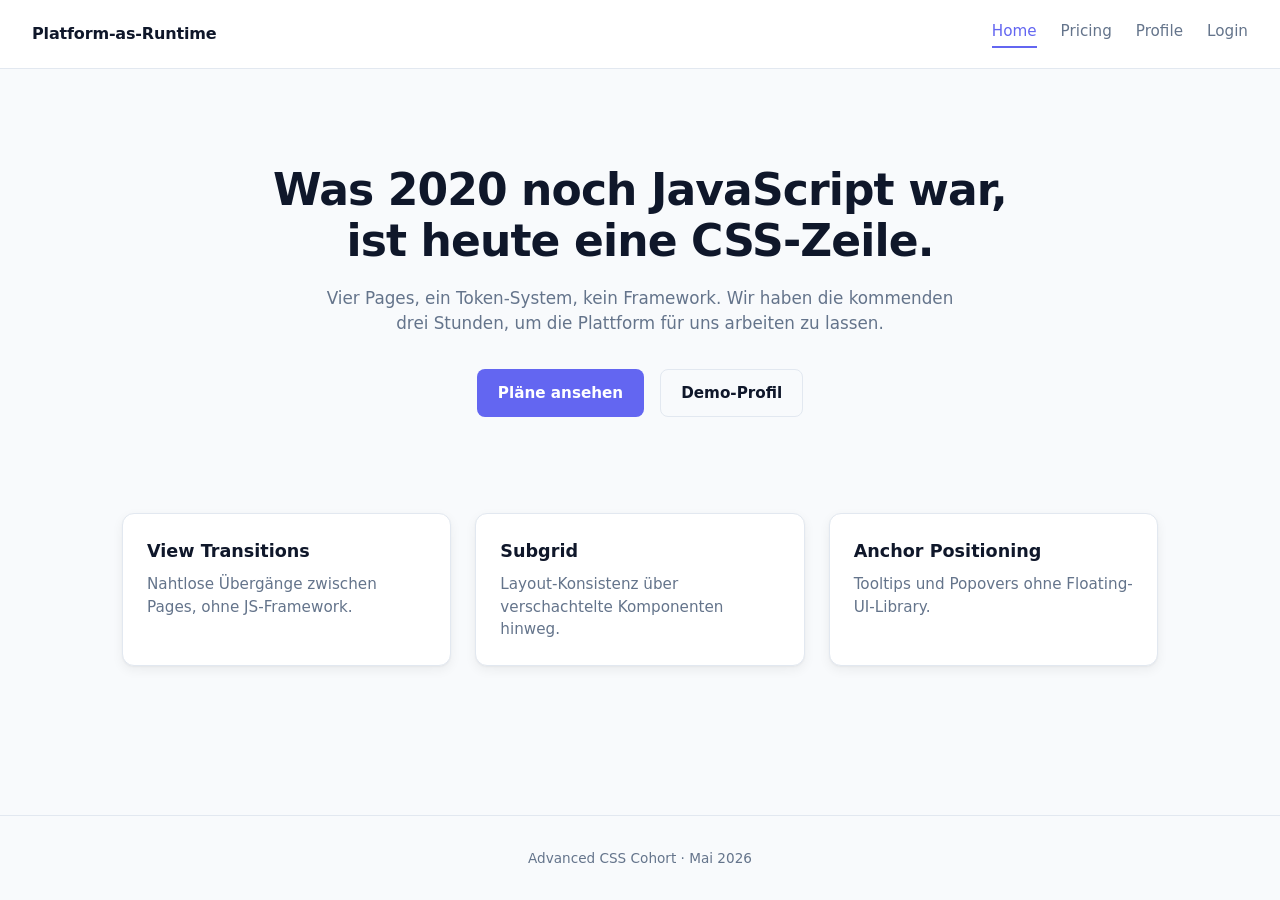
==== index.html @ ddb92f4f "feat: initial fork to class repo" ====
<!DOCTYPE html>
<html lang="de">
<head>
  <meta charset="UTF-8">
  <meta name="viewport" content="width=device-width, initial-scale=1.0">
  <title>Platform as Runtime — Home</title>
  <link rel="stylesheet" href="tokens.css">
  <link rel="stylesheet" href="base.css">
  <link rel="stylesheet" href="pages.css">
  <link rel="stylesheet" href="transitions.css">
  <link rel="stylesheet" href="tooltips.css">
</head>
<body>
  <header class="site-nav">
    <a href="index.html" class="brand">Platform-as-Runtime</a>
    <nav>
      <a href="index.html" aria-current="page">Home</a>
      <a href="pricing.html">Pricing</a>
      <a href="profile.html">Profile</a>
      <a href="login.html">Login</a>
    </nav>
  </header>

  <main class="page page-home">
    <section class="hero">
      <h1>Was 2020 noch JavaScript war,<br>ist heute eine CSS-Zeile.</h1>
      <p class="lead">
        Vier Pages, ein Token-System, kein Framework. Wir haben die kommenden
        drei Stunden, um die Plattform für uns arbeiten zu lassen.
      </p>
      <div class="cta-row">
        <a href="pricing.html" class="btn btn-primary">Pläne ansehen</a>
        <a href="profile.html" class="btn btn-ghost">Demo-Profil</a>
      </div>
    </section>

    <section class="grid-features">
      <article class="feature-card">
        <h3>View Transitions</h3>
        <p>Nahtlose Übergänge zwischen Pages, ohne JS-Framework.</p>
      </article>
      <article class="feature-card">
        <h3>Subgrid</h3>
        <p>Layout-Konsistenz über verschachtelte Komponenten hinweg.</p>
      </article>
      <article class="feature-card">
        <h3>Anchor Positioning</h3>
        <p>Tooltips und Popovers ohne Floating-UI-Library.</p>
      </article>
    </section>
  </main>

  <footer class="site-footer">
    <p>Advanced CSS Cohort · Mai 2026</p>
  </footer>
</body>
</html>
---- tokens.css ----
/* ============================================================
   TOKENS.CSS — 3-Layer Token-System
   Layer 1 = Primitives, Layer 2 = Semantic, Layer 3 = Component
   Brand-Wechsel = Layer 2 ändern, alle Layer-3-Werte folgen.
   ============================================================ */

/* LAYER 1 — PRIMITIVES (rohe Werte, niemals direkt in Components) */
:root {
  --slate-50:  #f8fafc;
  --slate-100: #f1f5f9;
  --slate-200: #e2e8f0;
  --slate-300: #cbd5e1;
  --slate-500: #64748b;
  --slate-700: #334155;
  --slate-900: #0f172a;
  --indigo-500: #6366f1;
  --white: #ffffff;
  --black: #000000;
}

/* LAYER 2 — SEMANTIC (Bedeutung, nicht Zahl) */
:root {
  --color-brand:        var(--indigo-500);
  --color-text:         var(--slate-900);
  --color-text-muted:   var(--slate-500);
  --color-bg:           var(--slate-50);
  --color-card:         var(--white);
  --color-border:       var(--slate-200);
  --color-muted:        var(--slate-300);
}

/* LAYER 3 — COMPONENT (color-mix derived, oklch) */
:root {
  --color-featured-tint:   color-mix(in oklch, var(--color-brand)  8%, white);
  --color-featured-border: color-mix(in oklch, var(--color-brand) 70%, white);
  --color-button-hover:    color-mix(in oklch, var(--color-brand) 85%, black);
  --color-tooltip-bg:      var(--slate-900);
  --color-tooltip-text:    var(--slate-50);

  --radius-card:   0.75rem;
  --radius-button: 0.5rem;
  --radius-pill:   999px;

  --shadow-card: 0 1px 2px color-mix(in oklch, var(--black) 4%, transparent),
                 0 4px 12px color-mix(in oklch, var(--black) 6%, transparent);
}
---- base.css ----
/* ============================================================
   BASE.CSS — Reset + Body + Nav + Footer + Buttons
   Wiederverwendbar auf allen Pages.
   ============================================================ */

*,
*::before,
*::after {
  box-sizing: border-box;
  margin: 0;
  padding: 0;
}

html {
  scroll-behavior: smooth;
}

body {
  font-family: system-ui, -apple-system, "Segoe UI", sans-serif;
  background: var(--color-bg);
  color: var(--color-text);
  line-height: 1.5;
  min-height: 100vh;
  display: flex;
  flex-direction: column;
}

/* === Site Navigation (auf allen Pages identisch) === */
.site-nav {
  display: flex;
  justify-content: space-between;
  align-items: center;
  padding: 1.25rem 2rem;
  background: var(--color-card);
  border-bottom: 1px solid var(--color-border);
}

.site-nav .brand {
  font-weight: 700;
  font-size: 1rem;
  color: var(--color-text);
  text-decoration: none;
  letter-spacing: -0.01em;
}

.site-nav nav {
  display: flex;
  gap: 1.5rem;
}

.site-nav nav a {
  color: var(--color-text-muted);
  text-decoration: none;
  font-size: 0.95rem;
  transition: color 0.15s ease;
}

.site-nav nav a:hover {
  color: var(--color-brand);
}

.site-nav nav a[aria-current="page"] {
  color: var(--color-brand);
  border-bottom: 2px solid var(--color-brand);
  padding-bottom: 0.2rem;
}

/* === Main Content === */
.page {
  flex: 1;
  width: 100%;
  max-width: 1100px;
  margin: 0 auto;
  padding: 3rem 2rem;
}

/* === Buttons (geteilt) === */
.btn {
  display: inline-block;
  padding: 0.75rem 1.25rem;
  border-radius: var(--radius-button);
  font-weight: 600;
  font-size: 0.95rem;
  text-decoration: none;
  cursor: pointer;
  border: 1px solid transparent;
  transition: background 0.2s ease, color 0.2s ease, border-color 0.2s ease;
}

.btn-primary {
  background: var(--color-brand);
  color: white;
}

.btn-primary:hover {
  background: var(--color-button-hover);
}

.btn-ghost {
  background: transparent;
  color: var(--color-text);
  border-color: var(--color-border);
}

.btn-ghost:hover {
  border-color: var(--color-brand);
  color: var(--color-brand);
}

.btn:focus-visible {
  outline: 3px solid var(--color-featured-border);
  outline-offset: 2px;
}

/* === Footer === */
.site-footer {
  text-align: center;
  padding: 2rem;
  color: var(--color-text-muted);
  font-size: 0.85rem;
  border-top: 1px solid var(--color-border);
}
---- pages.css ----
/* ============================================================
   PAGES.CSS — Page-spezifische Styles für alle vier Pages.
   Home, Pricing, Profile, Login.
   ============================================================ */

/* ========== HOME ========== */
.page-home .hero {
  text-align: center;
  padding: 3rem 0 4rem;
}

.page-home .hero>* {
  animation: fade-in-slide linear both;
  animation-timeline: view();
  animation-range: entry 0% entry 30%;
}

@keyframes fade-in-slide {
  from {
    opacity: 0;
    transform: translateY(30px);
  }

  to {
    opacity: 1;
    transform: translateY(0);
  }
}

.page-home h1 {
  font-size: clamp(1.75rem, 4vw, 2.75rem);
  font-weight: 800;
  letter-spacing: -0.02em;
  line-height: 1.15;
}

.page-home .lead {
  margin-top: 1.25rem;
  font-size: 1.05rem;
  color: var(--color-text-muted);
  max-width: 640px;
  margin-left: auto;
  margin-right: auto;
}

.page-home .cta-row {
  margin-top: 2rem;
  display: flex;
  gap: 1rem;
  justify-content: center;
  flex-wrap: wrap;
}

.grid-features {
  display: grid;
  grid-template-columns: repeat(auto-fit, minmax(240px, 1fr));
  gap: 1.5rem;
  margin-top: 2rem;
}

.feature-card {
  background: var(--color-card);
  border: 1px solid var(--color-border);
  border-radius: var(--radius-card);
  padding: 1.5rem;
  box-shadow: var(--shadow-card);
}

.feature-card h3 {
  font-size: 1.1rem;
  font-weight: 700;
  margin-bottom: 0.5rem;
}

.feature-card p {
  color: var(--color-text-muted);
  font-size: 0.95rem;
}

/* ========== PRICING ========== */
.page-pricing h1 {
  text-align: center;
  font-size: 2.25rem;
  font-weight: 800;
  letter-spacing: -0.02em;
}

.page-pricing .lead {
  text-align: center;
  color: var(--color-text-muted);
  margin-top: 0.5rem;
  margin-bottom: 2.5rem;
}

.pricing-grid {
  display: grid;
  grid-template-columns: repeat(auti-fit, minmax(280px, 1fr));
  grid-template-rows: auto auto auto 1fr auto;
  gap: 1.5rem;

  /* === ISSUE #2 — Subgrid kommt hier dazu ===
     Aktuell hat jede Card ihre eigene innere Höhe.
     Cards mit unterschiedlich langen Features-Listen sind
     vertikal nicht aligned. Subgrid auf .plan macht jede Row
     in jeder Card gleich hoch. Code in der Lecture, Block B. */
}

.plan {
  background: var(--color-card);
  border: 1px solid var(--color-border);
  border-radius: var(--radius-card);
  padding: 2rem;
  display: grid;
  grid-row: span 5;
  grid-template-rows: subgrid;
  /* flex-direction: column; */
  gap: 0.75rem;
  box-shadow: var(--shadow-card);
}

.plan h2 {
  font-size: 1.1rem;
  font-weight: 700;
}

.plan .price {
  font-size: 2.5rem;
  font-weight: 800;
  color: var(--color-brand);
  letter-spacing: -0.02em;
}

.plan .desc {
  color: var(--color-text-muted);
  font-size: 0.95rem;
}

.plan .features {
  list-style: none;
  display: flex;
  /* flex-direction: column; */
  gap: 0.4rem;
  margin: 0.5rem 0;
  grid-template-columns: repeat(auto-fit, minmax(240px, 1fr));
}

.plan .features li {
  font-size: 0.9rem;
  padding-left: 1.25rem;
  position: relative;
}

.plan .features li::before {
  content: "✓";
  position: absolute;
  left: 0;
  color: var(--color-brand);
  font-weight: 700;
}

.plan .btn {
  text-align: center;
}

.plan-featured {
  background: var(--color-featured-tint);
  border: 2px solid var(--color-featured-border);
}

/* ========== PROFILE ========== */
.page-profile .profile-header {
  display: flex;
  gap: 1.5rem;
  align-items: center;
  margin-bottom: 2.5rem;
}

.avatar {
  width: 80px;
  height: 80px;
  border-radius: 50%;
  background: var(--color-featured-tint);
  border: 2px solid var(--color-featured-border);
  display: grid;
  place-items: center;
  font-weight: 800;
  font-size: 1.25rem;
  color: var(--color-brand);
  flex-shrink: 0;
}

.profile-meta h1 {
  font-size: 1.75rem;
  font-weight: 800;
  letter-spacing: -0.02em;
}

.profile-meta .role {
  color: var(--color-text-muted);
  font-size: 0.95rem;
  margin-top: 0.15rem;
}

.profile-meta .bio {
  margin-top: 0.5rem;
  max-width: 480px;
}

.stats {
  display: grid;
  grid-template-columns: repeat(auto-fit, minmax(140px, 1fr));
  gap: 1rem;
}

.stat {
  background: var(--color-card);
  border: 1px solid var(--color-border);
  border-radius: var(--radius-card);
  padding: 1.25rem;
  display: flex;
  flex-direction: column;
  gap: 0.25rem;
  text-align: left;
  cursor: pointer;
  font: inherit;
  color: inherit;
  box-shadow: var(--shadow-card);
  transition: border-color 0.15s ease;
}

.stat:hover {
  border-color: var(--color-featured-border);
}

.stat-value {
  font-size: 1.75rem;
  font-weight: 800;
  color: var(--color-brand);
}

.stat-label {
  font-size: 0.85rem;
  color: var(--color-text-muted);
}

/* ========== LOGIN ========== */
.page-login {
  display: grid;
  place-items: center;
}

.login-card {
  width: 100%;
  max-width: 420px;
  background: var(--color-card);
  border: 1px solid var(--color-border);
  border-radius: var(--radius-card);
  padding: 2.25rem;
  box-shadow: var(--shadow-card);
}

.login-card h1 {
  font-size: 1.5rem;
  font-weight: 800;
  letter-spacing: -0.02em;
}

.login-card .subtitle {
  color: var(--color-text-muted);
  font-size: 0.95rem;
  margin-top: 0.25rem;
  margin-bottom: 1.5rem;
}

.login-form {
  display: flex;
  flex-direction: column;
  gap: 1.25rem;
}

.field {
  display: flex;
  flex-direction: column;
  gap: 0.35rem;
}

.field label {
  font-size: 0.85rem;
  font-weight: 600;
}

.field input {
  padding: 0.65rem 0.8rem;
  border: 1px solid var(--color-border);
  border-radius: var(--radius-button);
  font: inherit;
  background: var(--color-card);
  transition: border-color 0.15s ease, box-shadow 0.15s ease;
}

.field input:focus {
  outline: none;
  border-color: var(--color-brand);
  box-shadow: 0 0 0 3px var(--color-featured-tint);
}

/* Error-State für Email-Feld: nur wenn nicht leer UND invalid */
.field:has(input:not(:placeholder-shown):invalid) input {
  border-color: var(--color-error, #ef4444);
  animation: color-shift 0.3s ease;
}

.field:has(input:not(:placeholder-shown):invalid) {
  position: relative;
}

.field:has(input:not(:placeholder-shown):invalid)::after {
  content: "✕";
  position: absolute;
  right: 0.75rem;
  top: 1.6rem;
  color: var(--color-error, #ef4444);
  font-size: 0.9rem;
  pointer-events: none;
  animation: fade-in 0.3s ease;
}

@keyframes fade-in {
  from {
    opacity: 0;
    transform: translateY(-2px);
  }

  to {
    opacity: 1;
    transform: translateY(0);
  }
}

@keyframes color-shift {
  from {
    border-color: var(--color-brand);
  }

  to {
    border-color: var(--color-error, #ef4444);
  }
}

.login-form:has(input:placeholder-shown) .btn {
  opacity: 0.55;
  cursor: not-allowed;
}

.forgot {
  text-align: center;
  font-size: 0.85rem;
  margin-top: 0.5rem;
}

.forgot a {
  color: var(--color-brand);
  text-decoration: none;
}
---- transitions.css ----
/* ============================================================
   TRANSITIONS.CSS — View Transitions API
   Diese Datei ist absichtlich fast leer.
   Die Lecture füllt sie zwischen den Markern.

   Issues, die hier gelöst werden:
     · Issue #1 — Page-Transitions zwischen allen vier Pages
     · Issue #4 — view-transition-name Collision (Hyrum's Law)
   ============================================================ */


/* === BEGIN ISSUE #1 — View Transitions Opt-In === */
/*  Wir aktivieren View Transitions als Opt-In für die ganze
    Page. Eine Zeile reicht. Browser ohne Support ignorieren
    es stillschweigend.                                        */
@view-transition {
    navigation:auto;
}


/* === END ISSUE #1 === */


/* === BEGIN ISSUE #1 — Custom Animation für Page-Wechsel === */
/*  Default-Transition ist ein Crossfade. Wir bauen ein leichtes
    Slide-In, das sich nach Linear/Vercel anfühlt.             */
::view-transition-old(root){
    animation: 250ms cubic-bezier(0.4, 0, 0.2, 1) both fade-slide-out;
}

::view-transition-new(root){
    animation: 250ms cubic-bezier(0.4, 0, 0.2, 1) both fade-slide-in;
}

@keyframes fade-slide-out{
    to{
        opacity: 0;
        transform: translateY(-8px);
    }
}

@keyframes fade-slide-in {
    from{
        opacity: 0;
        transform: translateY(8px);
    }
}


/* === END ISSUE #1 === */


/* === BEGIN ISSUE #4 — Eindeutige Transition-Names === */
/*  Wenn mehrere Elemente auf zwei Pages denselben
    view-transition-name haben, wirft der Browser einen Fehler.
    Wir geben jeder Pricing-Card einen eindeutigen Name.       */



/* === END ISSUE #4 === */

/* Naming Convestion support to article id´s & adding smooth transition */

#plan-hobby{
    view-transition-name: --plan-hobby;
}
#plan-starter{
    view-transition-name: --plan-starter;
}
#plan-pro{
    view-transition-name: --plan-pro;
}
#plan-enterprise{
    view-transition-name: --plan-enterprise;
    }
---- tooltips.css ----
/* ============================================================
   TOOLTIPS.CSS — Anchor Positioning API
   Diese Datei ist absichtlich fast leer.
   Die Lecture füllt sie zwischen den Markern.

   Issue, das hier gelöst wird:
     · Issue #3 — Tooltips auf Profile-Stats ohne JS-Library
   ============================================================ */
@supports(anchor-name: --x) {
    /* Alle Styles in diesem Block laufen nur in Browsern, die die Anchor Positioning API unterstützen. */


.start {
    anchor-name: --stat;
    position: relative;
    /*Dies ist fur anchro positioning NICHT gebraucht, 
    sonderen gilt als sicherheits netz falls der browser AP noch nicht 
    unterstutzt*/
}

.start[data-tooltip]::after {
    content: attr(data-tooltip);
    position: absolute;
    position-anchor: --stat;
    bottom: anchor(top);
    left: anchor(center);
    translate: -50% -8px;
    white-space: nowrap;
    pointer-events: none;
}

/* === BEGIN ISSUE #3 — Anchor Setup === */
/*  Jede .stat wird zu einem Anker, an dem ein Tooltip hängt.
    Wir benutzen anchor-name, position-anchor und das
    ::after-Pseudo-Element für den Tooltip-Inhalt.            */



/* === END ISSUE #3 === */


/* === BEGIN ISSUE #3 — Tooltip Visual + Position === */
/*  Tooltip ist standardmäßig versteckt. Auf :hover und :focus
    erscheint er, positioniert über dem Anker.                */

.start[data-tooltip]::after {
    background: var(--color-tooltip-bg);
    color: var(--color-tooltip-text);
    font-size: 0.8rem;
    font-weight: 500;
    padding: 0.4rem 0.65rem;
    border-radius: var(--radius-button);
    box-shadow: var(--shadow-card);
    opacity: 0;
    translate: -50% 0px;
    transition: opacity 0.15s ease, translate 0.15s ease;
}

.stat:hover::after,
.stat:focus-visible::after {
    opacity: 1;
    translate: -50% -8px;
}}


/* === END ISSUE #3 === */


/* === BEGIN ISSUE #5 — @supports Fallback === */
/*  Anchor Positioning läuft Mai 2026 nur in Chromium-Browsern.
    Firefox + Safari sehen einen einfachen, statischen Fallback.
    Das gehört in @supports, damit moderne Browser den Block
    sehen, ältere ihn überspringen.                            */



/* === END ISSUE #5 === */
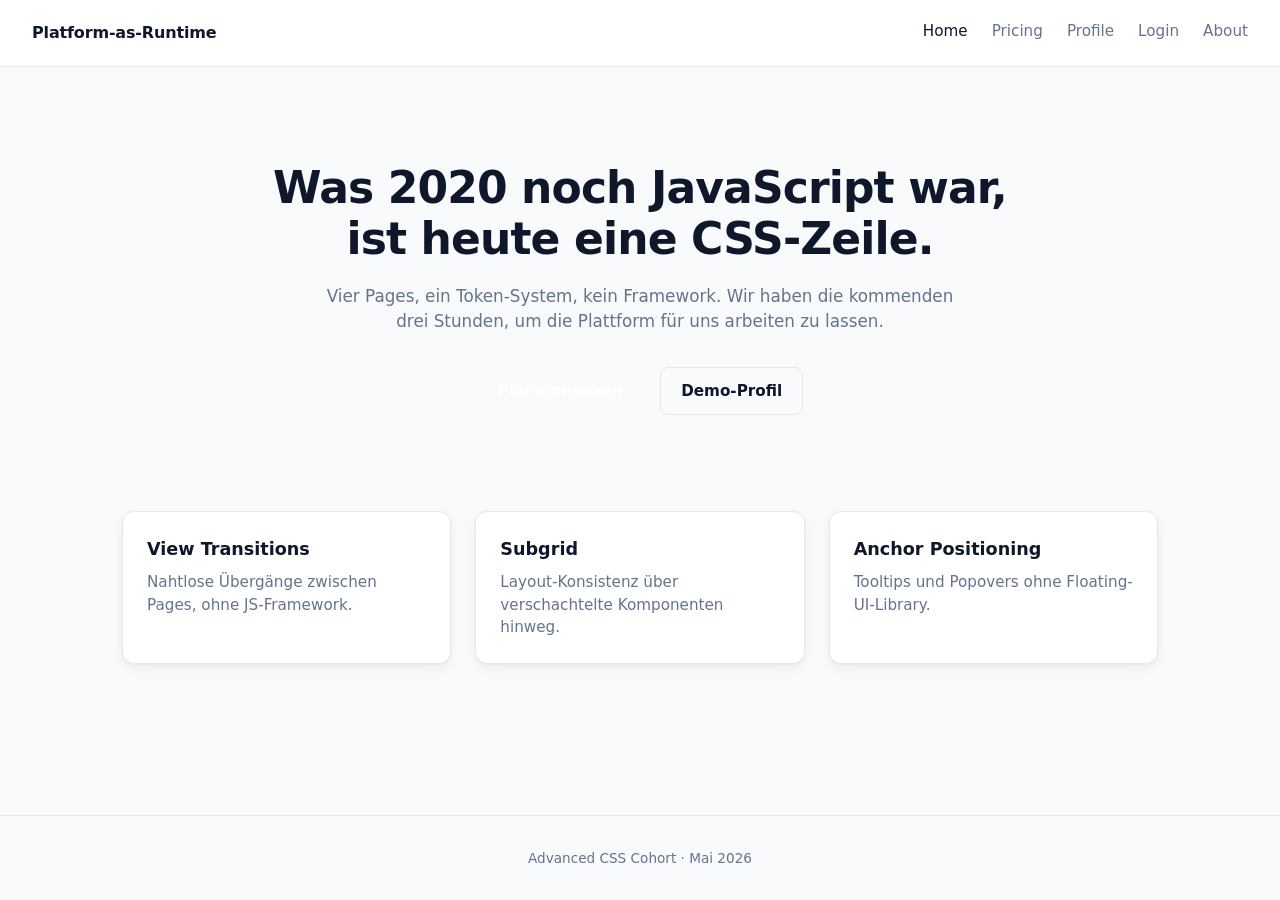
==== commit 2872f576: "feat: personal platform-runtime — ready for deployment" ====
--- a/index.html
+++ b/index.html
@@ -18,6 +18,7 @@
       <a href="pricing.html">Pricing</a>
       <a href="profile.html">Profile</a>
       <a href="login.html">Login</a>
+      <a href="about.html">About</a>
     </nav>
   </header>
 
--- a/tokens.css
+++ b/tokens.css
@@ -6,41 +6,57 @@
 
 /* LAYER 1 — PRIMITIVES (rohe Werte, niemals direkt in Components) */
 :root {
-  --slate-50:  #f8fafc;
-  --slate-100: #f1f5f9;
-  --slate-200: #e2e8f0;
-  --slate-300: #cbd5e1;
-  --slate-500: #64748b;
-  --slate-700: #334155;
-  --slate-900: #0f172a;
-  --indigo-500: #6366f1;
-  --white: #ffffff;
-  --black: #000000;
+   --slate-50: #f8fafc;
+   --slate-100: #f1f5f9;
+   --slate-200: #e2e8f0;
+   --slate-300: #cbd5e1;
+   --slate-500: #64748b;
+   --slate-700: #334155;
+   --slate-900: #0f172a;
+   --indigo-500: #6366f1;
+   --white: #ffffff;
+   --black: #000000;
 }
 
 /* LAYER 2 — SEMANTIC (Bedeutung, nicht Zahl) */
 :root {
-  --color-brand:        var(--indigo-500);
-  --color-text:         var(--slate-900);
-  --color-text-muted:   var(--slate-500);
-  --color-bg:           var(--slate-50);
-  --color-card:         var(--white);
-  --color-border:       var(--slate-200);
-  --color-muted:        var(--slate-300);
+   --color-brand: var(--rose-500);
+   --color-text: var(--slate-900);
+   --color-text-muted: var(--slate-500);
+   --color-bg: var(--slate-50);
+   --color-card: var(--white);
+   --color-border: var(--slate-200);
+   --color-muted: var(--slate-300);
 }
 
 /* LAYER 3 — COMPONENT (color-mix derived, oklch) */
 :root {
-  --color-featured-tint:   color-mix(in oklch, var(--color-brand)  8%, white);
-  --color-featured-border: color-mix(in oklch, var(--color-brand) 70%, white);
-  --color-button-hover:    color-mix(in oklch, var(--color-brand) 85%, black);
-  --color-tooltip-bg:      var(--slate-900);
-  --color-tooltip-text:    var(--slate-50);
+   --color-featured-tint: color-mix(in oklch, var(--color-brand) 8%, white);
+   --color-featured-border: color-mix(in oklch, var(--color-brand) 70%, white);
+   --color-button-hover: color-mix(in oklch, var(--color-brand) 85%, black);
+   --color-tooltip-bg: var(--slate-900);
+   --color-tooltip-text: var(--slate-50);
 
-  --radius-card:   0.75rem;
-  --radius-button: 0.5rem;
-  --radius-pill:   999px;
+   --radius-card: 0.75rem;
+   --radius-button: 0.5rem;
+   --radius-pill: 999px;
 
-  --shadow-card: 0 1px 2px color-mix(in oklch, var(--black) 4%, transparent),
-                 0 4px 12px color-mix(in oklch, var(--black) 6%, transparent);
+   --shadow-card: 0 1px 2px color-mix(in oklch, var(--black) 4%, transparent),
+      0 4px 12px color-mix(in oklch, var(--black) 6%, transparent);
 }
+
+/* Cascade-Frage:
+   1. Auf welcher Ebene ist --color-brand definiert (Layer 1, 2, oder 3)?
+      Antwort: --color-brand ist in Layer 2 definiert, weil es ein semantischer Token ist.
+
+   2. Was würde passieren, wenn ich in der .login-card-Regel
+      --color-brand neu setze?
+      Antwort: Innerhalb der .login-card würden alle Werte, die var(--color-brand) benutzen,
+      lokal den neuen Wert übernehmen, inklusive abgeleiteter Component-Tokens wie Hover-Farben,
+      sofern sie in diesem Bereich neu berechnet werden.
+
+   3. Wäre das eine gute Idee?
+      Antwort: Eher nicht für einen globalen Brand-Wechsel, weil die Marke dann nur lokal
+      innerhalb der .login-card überschrieben wird. Besser ist es, --color-brand zentral in Layer 2
+      zu ändern, damit das ganze Design-System konsistent bleibt.
+*/
--- a/base.css
+++ b/base.css
@@ -26,6 +26,7 @@
 }
 
 /* === Site Navigation (auf allen Pages identisch) === */
+/* Specificity: (0, 0, 1, 0) => eine Klasse*/
 .site-nav {
   display: flex;
   justify-content: space-between;
@@ -43,11 +44,13 @@
   letter-spacing: -0.01em;
 }
 
+/* Specificity: (0, 0, 1, 1) => eine Klasse + ein Type-sector */
 .site-nav nav {
   display: flex;
   gap: 1.5rem;
 }
 
+/* Specificity: (0, 0, 2, 1) => eine Klasse + 2 Type-sectors */
 .site-nav nav a {
   color: var(--color-text-muted);
   text-decoration: none;
--- a/pages.css
+++ b/pages.css
@@ -105,6 +105,10 @@
      in jeder Card gleich hoch. Code in der Lecture, Block B. */
 }
 
+/* Box-Model-Frage: was wäre die tatsächliche Breite einer .plan-Card,
+   wenn box-sizing NICHT border-box wäre?
+   Antwort: Die Card wäre 66px breiter
+   (64px Padding + 2px Border zusätzlich zur eigentlichen Breite). */
 .plan {
   background: var(--color-card);
   border: 1px solid var(--color-border);
@@ -361,4 +365,116 @@
 .forgot a {
   color: var(--color-brand);
   text-decoration: none;
+}
+
+/* ========== ABOUT ========== */
+.page-about {
+  container-type: inline-size;
+}
+
+.about-hero {
+  margin-bottom: 3rem;
+}
+
+.about-hero .eyebrow {
+  color: var(--color-brand);
+  font-weight: 700;
+  text-transform: uppercase;
+  letter-spacing: 0.08em;
+  font-size: 0.8rem;
+}
+
+.about-hero h1 {
+  max-width: 780px;
+  margin-top: 0.75rem;
+  color: var(--color-text);
+}
+
+.about-hero .lead {
+  max-width: 720px;
+  margin-top: 1rem;
+  color: var(--color-text-muted);
+}
+
+.about-grid {
+  display: grid;
+  grid-template-columns: repeat(3, minmax(0, 1fr));
+  gap: 1.5rem;
+  margin-bottom: 3rem;
+}
+
+.about-card {
+  display: grid;
+  grid-template-rows: subgrid;
+  grid-row: span 2;
+
+  gap: 0.75rem;
+
+  padding: 1.5rem;
+
+  background: var(--color-card);
+
+  border: 1px solid var(--color-border);
+  border-radius: var(--radius-card);
+
+  box-shadow: var(--shadow-card);
+}
+
+.about-card-featured {
+  background: var(--color-featured-tint);
+  border-color: var(--color-featured-border);
+}
+
+.social-section {
+  padding: 1.5rem;
+
+  background: var(--color-card);
+
+  border: 1px solid var(--color-border);
+  border-radius: var(--radius-card);
+
+  box-shadow: var(--shadow-card);
+}
+
+.social-links {
+  display: flex;
+  flex-wrap: wrap;
+
+  gap: 0.75rem;
+
+  margin-top: 1rem;
+}
+
+.social-links a {
+  padding: 0.6rem 0.9rem;
+
+  color: var(--color-brand);
+
+  text-decoration: none;
+
+  border: 1px solid var(--color-border);
+  border-radius: var(--radius-pill);
+
+  transition:
+    background 0.2s ease,
+    color 0.2s ease,
+    border-color 0.2s ease;
+}
+
+.social-links a:hover {
+  color: white;
+
+  background: var(--color-brand);
+
+  border-color: var(--color-brand);
+}
+
+/* ============================================================
+   CONTAINER QUERY
+   ============================================================ */
+
+@container (max-width: 760px) {
+  .about-grid {
+    grid-template-columns: 1fr;
+  }
 }
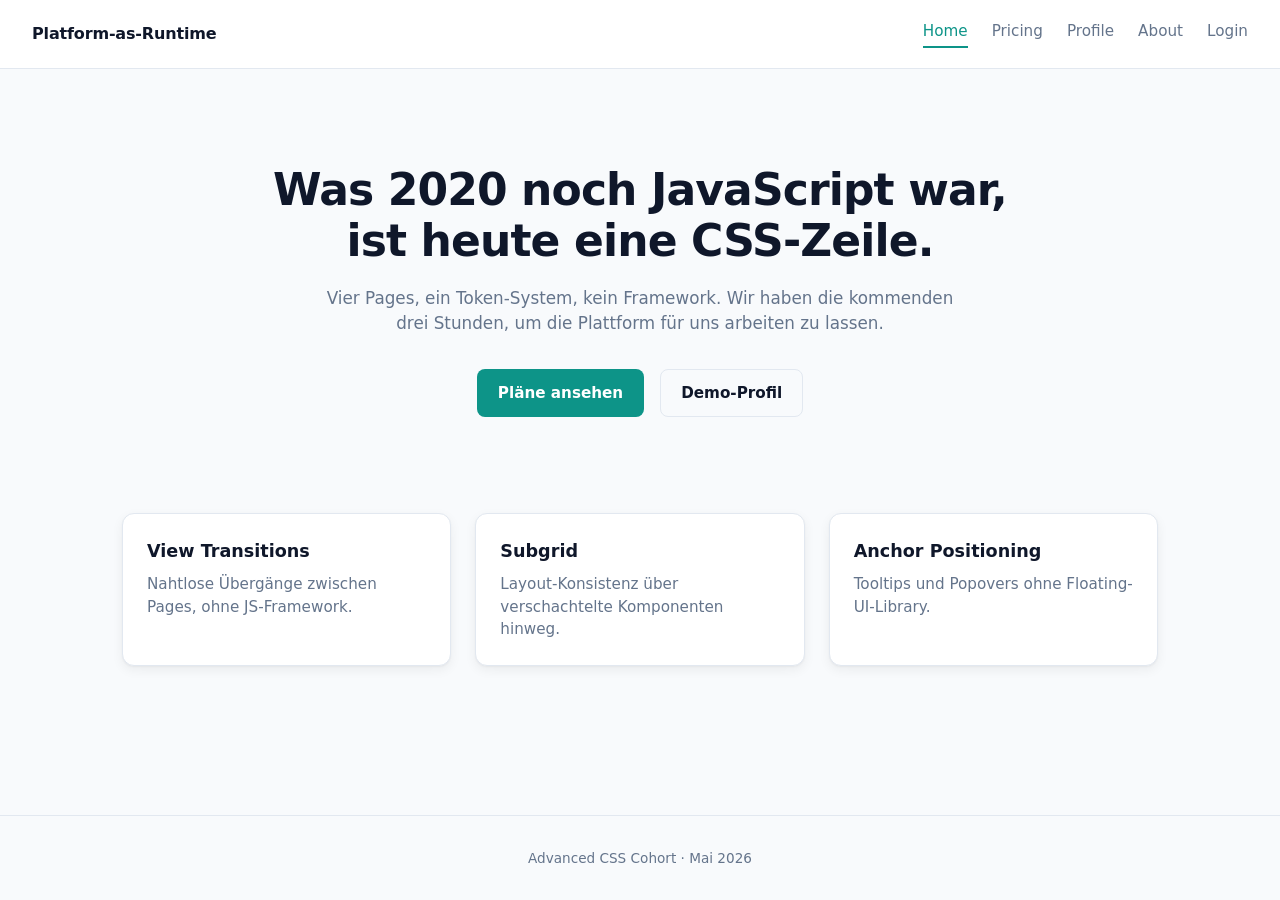
==== commit 153e10fd: "feat: rebrand to teal, unify nav order and brand name - Change brand color from rose to teal-500 (#0" ====
--- a/index.html
+++ b/index.html
@@ -17,8 +17,8 @@
       <a href="index.html" aria-current="page">Home</a>
       <a href="pricing.html">Pricing</a>
       <a href="profile.html">Profile</a>
+      <a href="about.html">About</a>
       <a href="login.html">Login</a>
-      <a href="about.html">About</a>
     </nav>
   </header>
 
--- a/tokens.css
+++ b/tokens.css
@@ -14,13 +14,16 @@
    --slate-700: #334155;
    --slate-900: #0f172a;
    --indigo-500: #6366f1;
+   --rose-500: #f43f5e;
+   --amber-600: #d97706;
+   --teal-500: #0d9488;
    --white: #ffffff;
    --black: #000000;
 }
 
 /* LAYER 2 — SEMANTIC (Bedeutung, nicht Zahl) */
 :root {
-   --color-brand: var(--rose-500);
+   --color-brand: var(--teal-500);
    --color-text: var(--slate-900);
    --color-text-muted: var(--slate-500);
    --color-bg: var(--slate-50);
